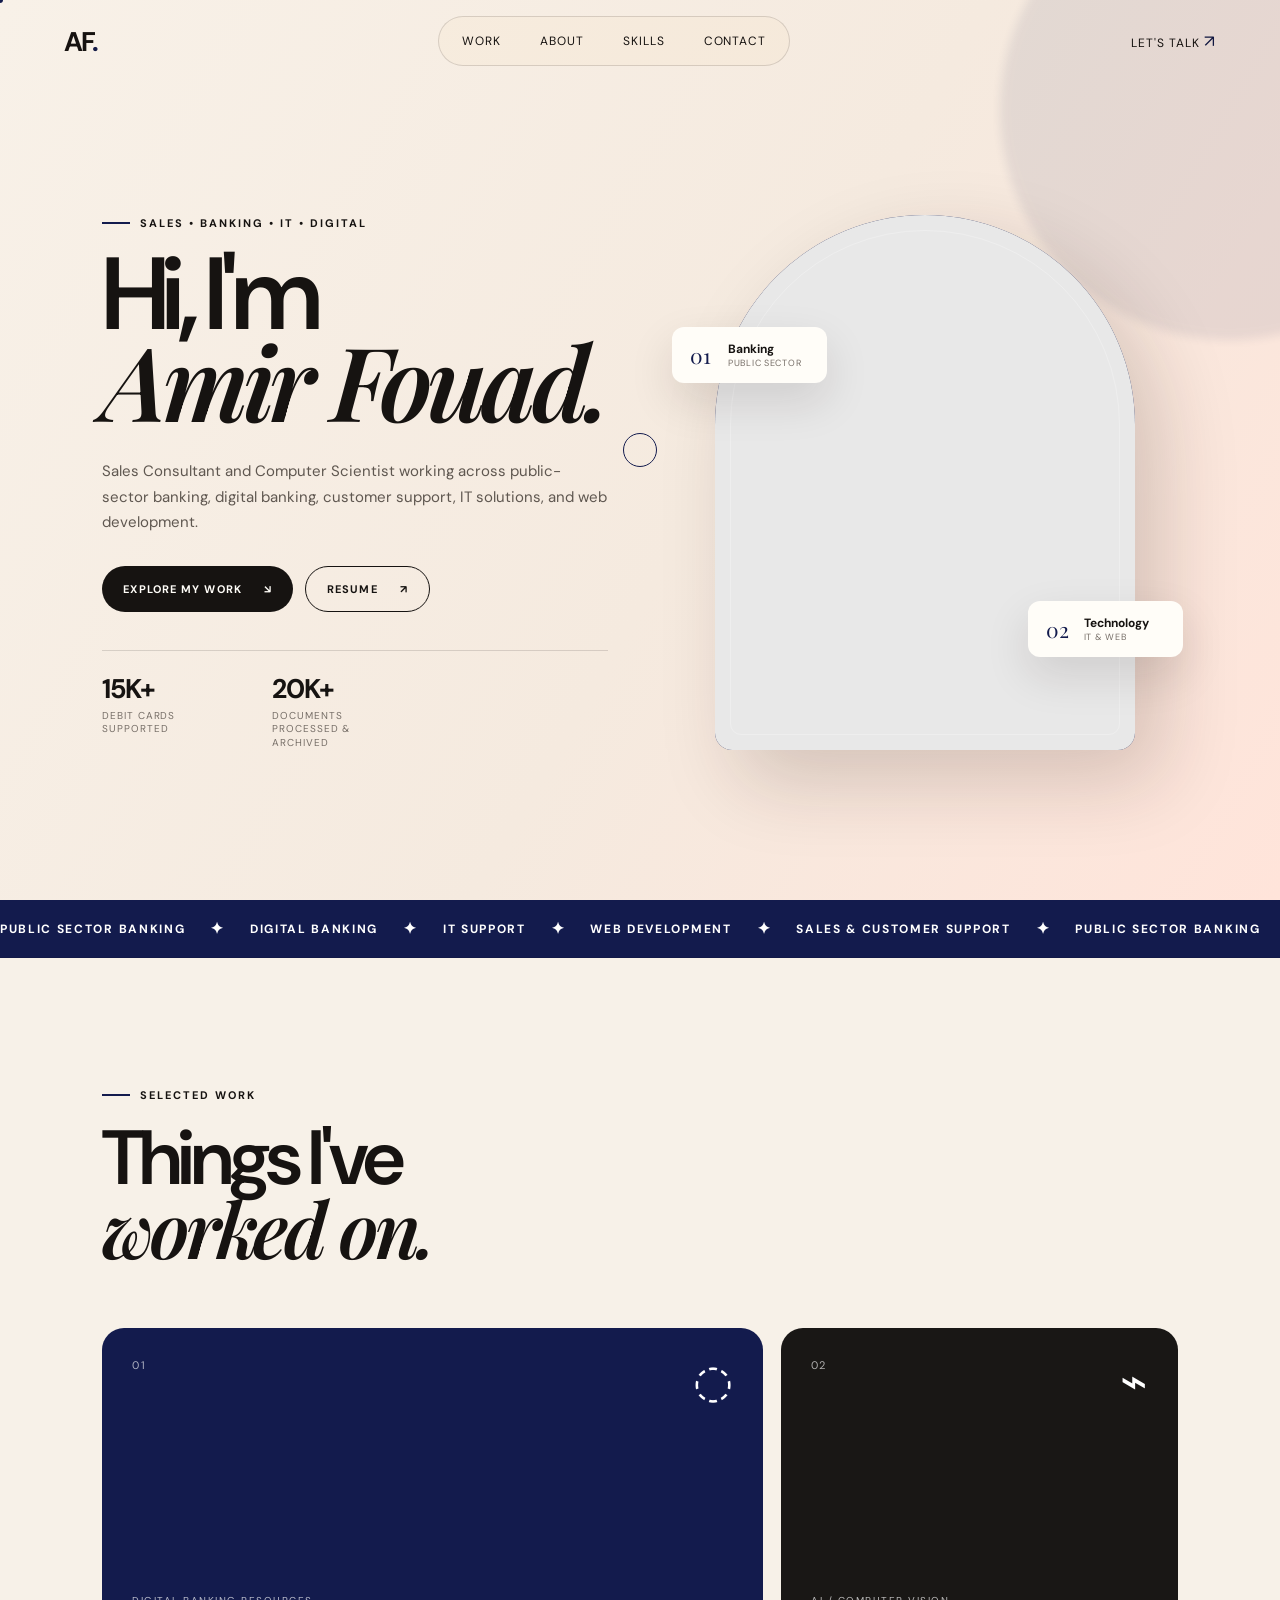
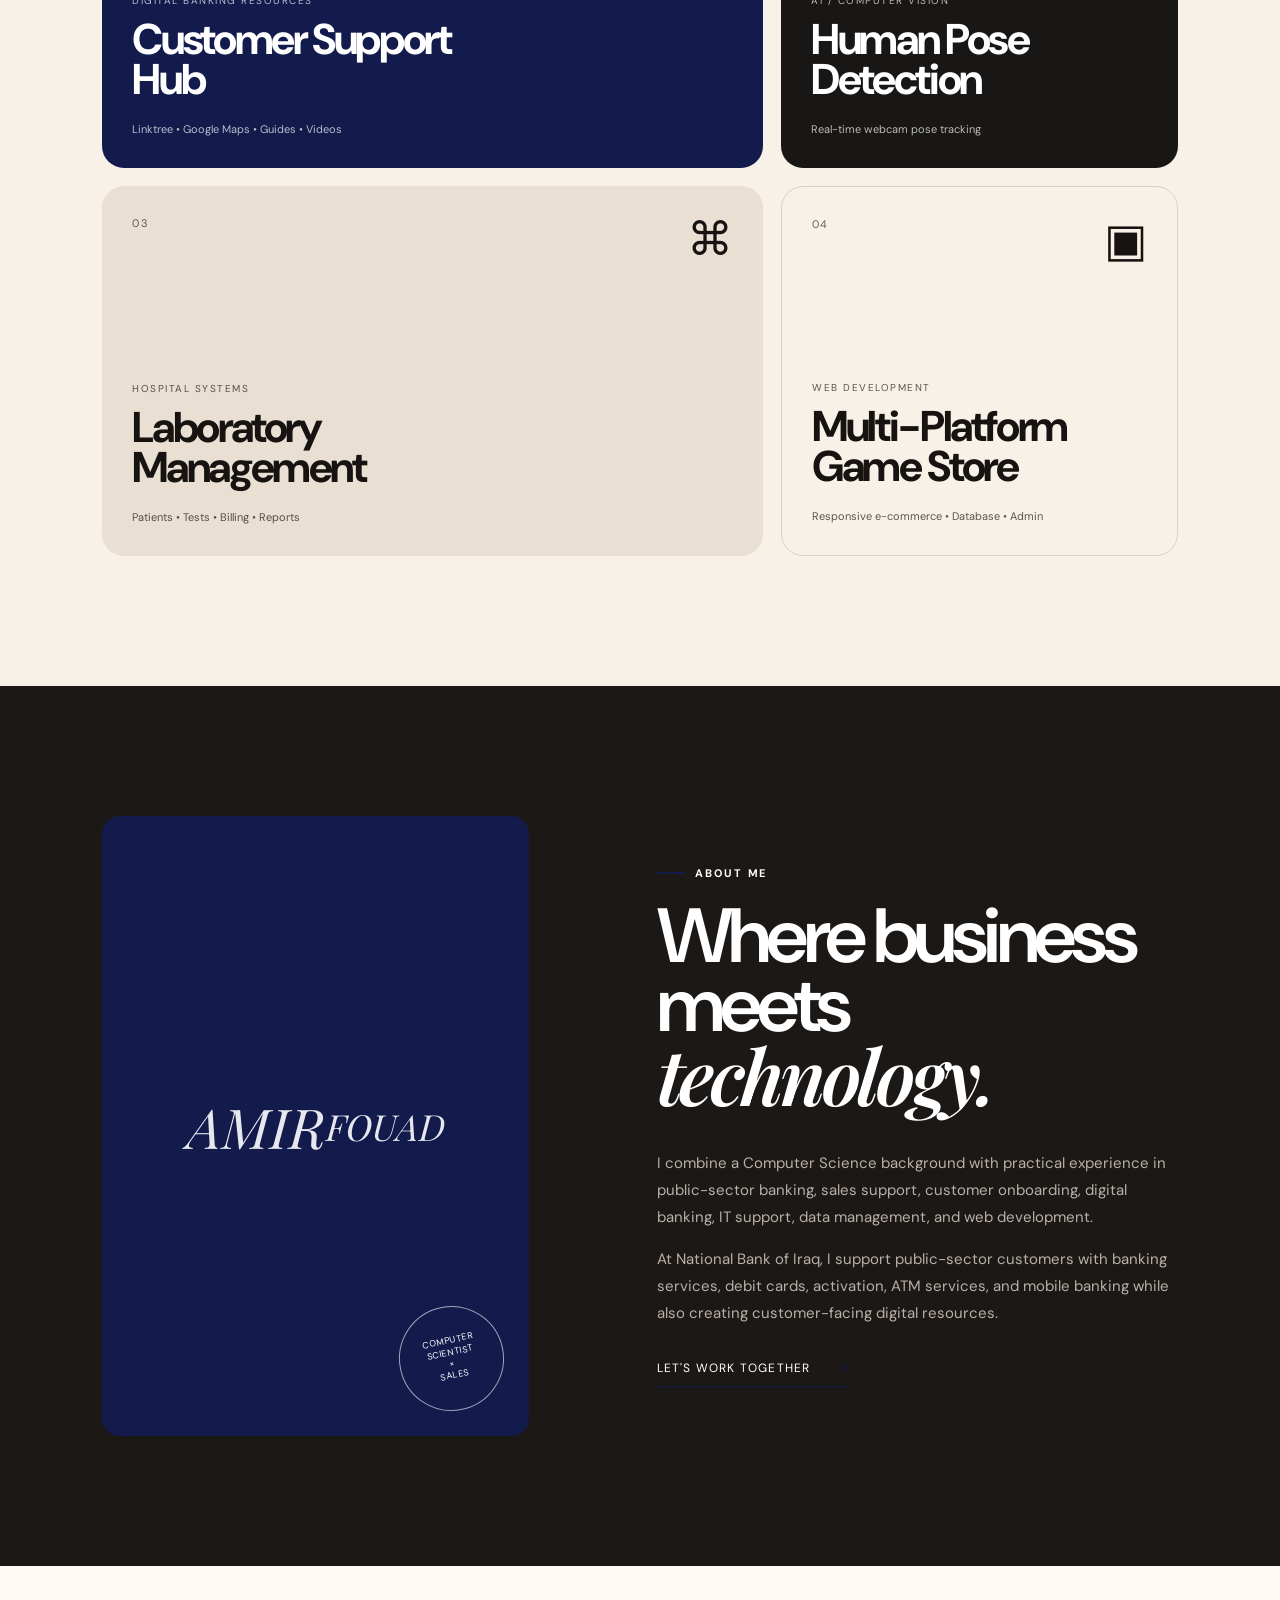
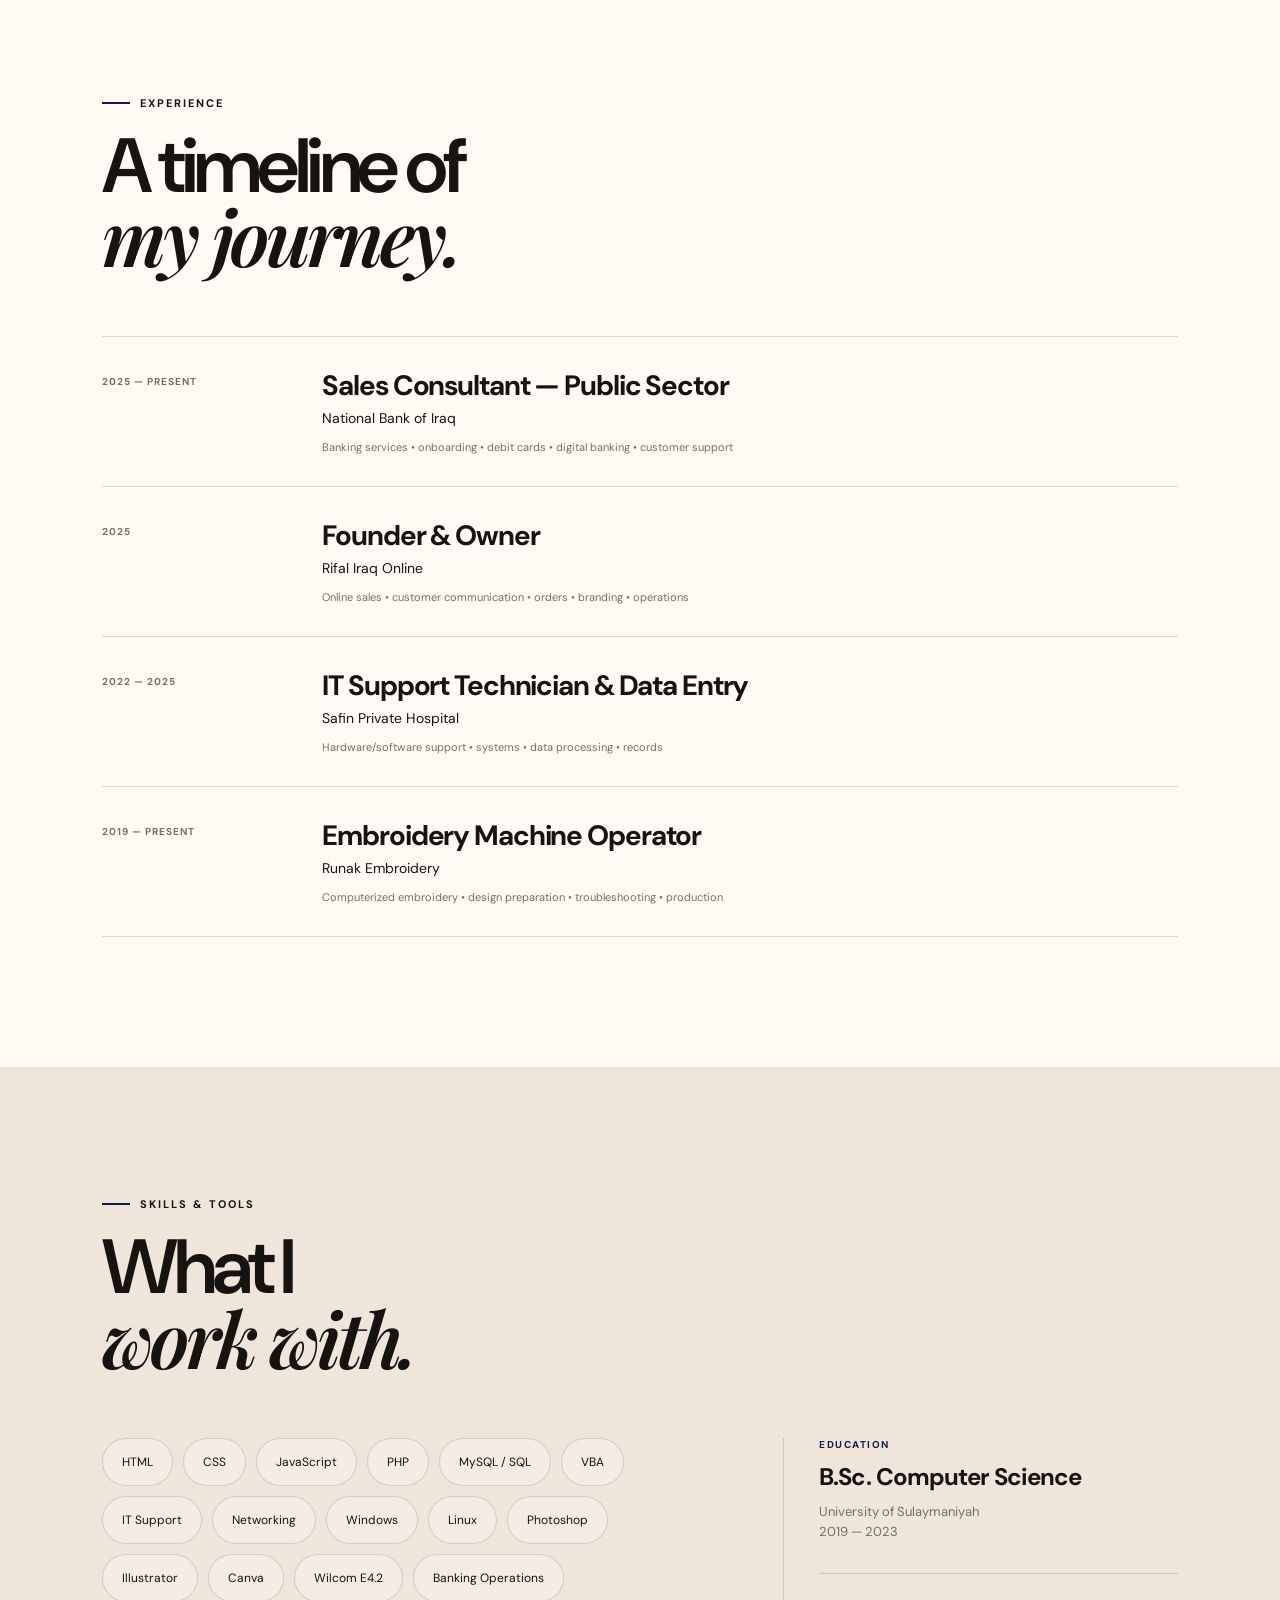
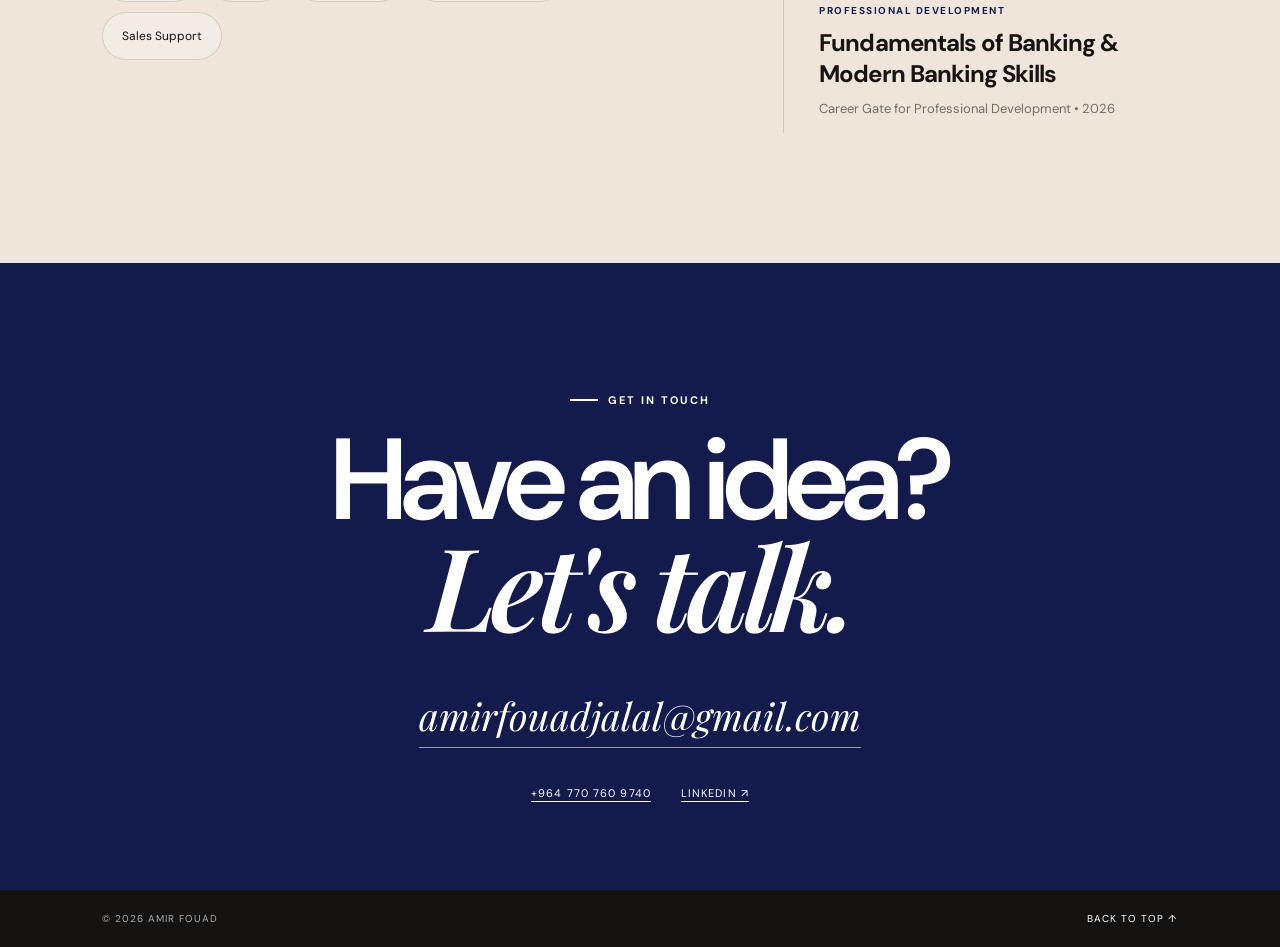
==== index.html @ 1042003e "Add files via upload" ====
<!DOCTYPE html>
<html lang="en">
<head>
  <meta charset="UTF-8" />
  <meta name="viewport" content="width=device-width, initial-scale=1.0" />
  <meta name="description" content="Amir Fouad — Sales Consultant, Computer Scientist, Digital Banking & IT Solutions." />
  <title>Amir Fouad — Portfolio</title>
  <link rel="preconnect" href="https://fonts.googleapis.com">
  <link rel="preconnect" href="https://fonts.gstatic.com" crossorigin>
  <link href="https://fonts.googleapis.com/css2?family=DM+Sans:wght@400;500;600;700&family=Playfair+Display:ital,wght@0,600;0,700;1,600;1,700&display=swap" rel="stylesheet">
  <link rel="stylesheet" href="style.css" />
</head>
<body>
  <div class="cursor-dot"></div>
  <div class="cursor-ring"></div>

  <header  class="topbar">
    <a class="brand" href="#home">AF<span>.</span></a>
    <nav  class="nav-pill" aria-label="Main navigation">
      <a href="#work">Work</a>
      <a href="#about">About</a>
      <a href="#skills">Skills</a>
      <a href="#contact">Contact</a>
    </nav>
    <a class="mini-contact" href="tel:+9647707609740">Let's talk <span>↗</span></a>
  </header>

  <main>
    <section class="hero" id="home">
      <div class="hero-copy reveal">
        <p class="eyebrow"><span></span> SALES • BANKING • IT • DIGITAL</p>
        <h1>Hi, I'm<br><em>Amir Fouad.</em></h1>
        <p class="hero-text">
          Sales Consultant and Computer Scientist working across public-sector banking,
          digital banking, customer support, IT solutions, and web development.
        </p>
        <div class="hero-actions">
          <a class="btn btn-light" href="#work">Explore my work <span>↘</span></a>
          <a class="btn btn-outline" href="AMIR_FOUAD_CV.pdf" target="_blank" rel="noopener">Resume <span>↗</span></a>
        </div>
        <div class="hero-meta">
          <div><strong>15K+</strong><span>debit cards supported</span></div>
          <div><strong>20K+</strong><span>documents processed & archived</span></div>
        </div>
      </div>

      <div class="hero-visual reveal">
        <div class="portrait-frame">
          <div class="portrait-placeholder">
    <video
        id="myVideo"
        autoplay
        playsinline
        preload="auto"
        width="100%">
        <source src="amvideo.MP4" type="video/mp4">
    </video>
</div>

<script>
    const video = document.getElementById("myVideo");

    video.muted = false;

    video.play().catch(error => {
        console.log("Autoplay blocked:", error);
    });
</script>
          
          
        </div>
        <div class="floating-card card-one"><span>01</span><b>Banking</b><small>Public Sector</small></div>
        <div class="floating-card card-two"><span>02</span><b>Technology</b><small>IT & Web</small></div>
      </div>
    </section>

    <section class="marquee" aria-label="Areas of expertise">
      <div class="marquee-track">
        <span>PUBLIC SECTOR BANKING</span><i>✦</i>
        <span>DIGITAL BANKING</span><i>✦</i>
        <span>IT SUPPORT</span><i>✦</i>
        <span>WEB DEVELOPMENT</span><i>✦</i>
        <span>SALES & CUSTOMER SUPPORT</span><i>✦</i>
        <span>PUBLIC SECTOR BANKING</span><i>✦</i>
      </div>
    </section>

    <section class="section work" id="work">
      <div class="section-heading reveal">
        <p class="eyebrow"><span></span> SELECTED WORK</p>
        <h2>Things I've<br><em>worked on.</em></h2>
      </div>

      <div class="project-grid">
        <article class="project project-large reveal">
          <div class="project-number">01</div>
          <div class="project-icon">◌</div>
          <div class="project-content">
            <p>Digital Banking Resources</p>
            <h3>Customer Support<br>Hub</h3>
            <span>Linktree • Google Maps • Guides • Videos</span>
          </div>
        </article>

        <article class="project project-dark reveal">
          <div class="project-number">02</div>
          <div class="project-icon">⌁</div>
          <div class="project-content">
            <p>AI / Computer Vision</p>
            <h3>Human Pose<br>Detection</h3>
            <span>Real-time webcam pose tracking</span>
          </div>
        </article>

        <article class="project project-light reveal">
          <div class="project-number">03</div>
          <div class="project-icon">⌘</div>
          <div class="project-content">
            <p>Hospital Systems</p>
            <h3>Laboratory<br>Management</h3>
            <span>Patients • Tests • Billing • Reports</span>
          </div>
        </article>

        <article class="project project-outline reveal">
          <div class="project-number">04</div>
          <div class="project-icon">▣</div>
          <div class="project-content">
            <p>Web Development</p>
            <h3>Multi-Platform<br>Game Store</h3>
            <span>Responsive e-commerce • Database • Admin</span>
          </div>
        </article>
      </div>
    </section>

    <section class="section about" id="about">
      <div class="about-image reveal">
        <div class="about-photo-placeholder">AMIR<br><em>FOUAD</em></div>
        <div class="stamp">COMPUTER<br>SCIENTIST<br>×<br>SALES</div>
      </div>
      <div class="about-copy reveal">
        <p class="eyebrow"><span></span> ABOUT ME</p>
        <h2>Where business<br>meets <em>technology.</em></h2>
        <p>
          I combine a Computer Science background with practical experience in public-sector
          banking, sales support, customer onboarding, digital banking, IT support, data
          management, and web development.
        </p>
        <p>
          At National Bank of Iraq, I support public-sector customers with banking services,
          debit cards, activation, ATM services, and mobile banking while also creating
          customer-facing digital resources.
        </p>
        <a class="text-link" href="#contact">Let's work together <span>↗</span></a>
      </div>
    </section>

    <section class="section experience" id="experience">
      <div class="section-heading reveal">
        <p class="eyebrow"><span></span> EXPERIENCE</p>
        <h2>A timeline of<br><em>my journey.</em></h2>
      </div>
      <div class="timeline">
        <div class="timeline-item reveal">
          <div class="time">2025 — PRESENT</div>
          <div><h3>Sales Consultant — Public Sector</h3><p>National Bank of Iraq</p><small>Banking services • onboarding • debit cards • digital banking • customer support</small></div>
        </div>
        <div class="timeline-item reveal">
          <div class="time">2025</div>
          <div><h3>Founder & Owner</h3><p>Rifal Iraq Online</p><small>Online sales • customer communication • orders • branding • operations</small></div>
        </div>
        <div class="timeline-item reveal">
          <div class="time">2022 — 2025</div>
          <div><h3>IT Support Technician & Data Entry</h3><p>Safin Private Hospital</p><small>Hardware/software support • systems • data processing • records</small></div>
        </div>
        <div class="timeline-item reveal">
          <div class="time">2019 — PRESENT</div>
          <div><h3>Embroidery Machine Operator</h3><p>Runak Embroidery</p><small>Computerized embroidery • design preparation • troubleshooting • production</small></div>
        </div>
      </div>
    </section>

    <section class="section skills" id="skills">
      <div class="section-heading reveal">
        <p class="eyebrow"><span></span> SKILLS & TOOLS</p>
        <h2>What I<br><em>work with.</em></h2>
      </div>
      <div class="skills-layout">
        <div class="skill-cloud reveal">
          <span>HTML</span><span>CSS</span><span>JavaScript</span><span>PHP</span><span>MySQL / SQL</span>
          <span>VBA</span><span>IT Support</span><span>Networking</span><span>Windows</span><span>Linux</span>
          <span>Photoshop</span><span>Illustrator</span><span>Canva</span><span>Wilcom E4.2</span>
          <span>Banking Operations</span><span>Sales Support</span>
        </div>
        <div class="education reveal">
          <p class="label">EDUCATION</p>
          <h3>B.Sc. Computer Science</h3>
          <p>University of Sulaymaniyah<br>2019 — 2023</p>
          <hr>
          <p class="label">PROFESSIONAL DEVELOPMENT</p>
          <h3>Fundamentals of Banking & Modern Banking Skills</h3>
          <p>Career Gate for Professional Development • 2026</p>
        </div>
      </div>
    </section>

    <section class="contact" id="contact">
      <div class="contact-inner reveal">
        <p class="eyebrow"><span></span> GET IN TOUCH</p>
        <h2>Have an idea?<br><em>Let's talk.</em></h2>
        <a class="email" href="mailto:amirfouadjalal@gmail.com">amirfouadjalal@gmail.com</a>
        <div class="contact-details">
      <a href="tel:+9647707609740">+964 770 760 9740</a>

      <a href="https://www.linkedin.com/in/amir-fouad-714704199?utm_source=share_via&utm_content=profile&utm_medium=member_ios" target="_blank" style="color: var(--accent);">LinkedIn ↗</a>
        </div>
      </div>
    </section>
  </main>
  <script>
    const avatar = document.getElementById('avatar');

    // Preload directional images to avoid flickering
    const images = {
      center: 'center.png',
      left: 'left.png',
      right: 'right.png',
      up: 'up.png',
      down: 'down.png'
    };

    Object.values(images).forEach(src => {
      const img = new Image();
      img.src = src;
    });

    document.addEventListener('mousemove', (e) => {
      const { clientX, clientY } = e;
      const { innerWidth, innerHeight } = window;

      const xPercent = clientX / innerWidth;
      const yPercent = clientY / innerHeight;

      // Mouse position checks relative to window dimensions
      if (xPercent < 0.35) {
        avatar.src = images.left;
      } else if (xPercent > 0.65) {
        avatar.src = images.right;
      } else if (yPercent < 0.35) {
        avatar.src = images.up;
      } else if (yPercent > 0.65) {
        avatar.src = images.down;
      } else {
        avatar.src = images.center;
      }
    });
  </script>
  <footer >
    <span >© 2026 Amir Fouad</span>
    <a href="#home">Back to top ↑</a>
  </footer>

  <script src="script.js"></script>
</body>
</html>
---- style.css ----
:root {
  --red: #131b4d;
  --red2: #131b4d;
  --ink: #161311;
  --cream: #f7f1e8;
  --paper: #fffaf3;
  --muted: #766e67;
  --line: rgba(22, 19, 17, .14);
  --white: #fffdf8;
  --serif: "Playfair Display", Georgia, serif;
  --sans: "DM Sans", Arial, sans-serif;
}

* {
  box-sizing: border-box
}

html {
  scroll-behavior: smooth
}

body {
  margin: 0;
  background: var(--cream);
  color: var(--ink);
  font-family: var(--sans);
  overflow-x: hidden
}

a {
  text-decoration: none;
  color: inherit
}

.topbar {
  height: 82px;
  display: flex;
  align-items: center;
  justify-content: space-between;
  padding: 0 5vw;
  position: fixed;
  top: 0;
  left: 0;
  right: 0;
  z-index: 20;
  mix-blend-mode: multiply
}

.brand {
  font-size: 27px;
  font-weight: 700;
  letter-spacing: -2px
}

.brand span {
  color: var(--red)
}

.nav-pill {
  display: flex;
  gap: 5px;
  background: rgba(255, 253, 248, .82);
  backdrop-filter: blur(14px);
  border: 1px solid var(--line);
  padding: 6px;
  border-radius: 999px
}


.nav-pill a {
  padding: 10px 17px;
  border-radius: 999px;
  font-size: 12px;
  text-transform: uppercase;
  letter-spacing: .08em
}

.nav-pill a:hover {
  background: var(--ink);
  color: var(--white)
}

.mini-contact {
  font-size: 12px;
  text-transform: uppercase;
  letter-spacing: .08em
}

.mini-contact span {
  color: var(--red);
  font-size: 17px
}

.hero {
  min-height: 100vh;
  padding: 145px 8vw 80px;
  display: grid;
  grid-template-columns: 1fr 1fr;
  gap: 5vw;
  align-items: center;
  background: linear-gradient(120deg, #f8f1e8 0%, #f5eadf 55%, #ffe4da 100%);
  position: relative
}

.hero:before {
  content: "";
  position: absolute;
  width: 460px;
  height: 460px;
  border-radius: 50%;
  right: -180px;
  top: -120px;
  background: var(--red);
  opacity: .08;
  filter: blur(5px)
}

.hero-copy {
  position: relative;
  z-index: 2
}

.eyebrow {
  font-size: 11px;
  font-weight: 700;
  letter-spacing: .18em;
  margin: 0 0 22px;
  display: flex;
  align-items: center;
  gap: 10px
}

.eyebrow span {
  display: inline-block;
  width: 28px;
  height: 2px;
  background: var(--red)
}

h1,
h2,
h3,
p {
  margin-top: 0
}

h1 {
  font-size: clamp(65px, 8vw, 125px);
  line-height: .83;
  letter-spacing: -.065em;
  margin: 0 0 30px;
  font-weight: 600
}

h1 em,
h2 em {
  font-family: var(--serif);
  font-weight: 600;
  letter-spacing: -.055em
}

.hero-text {
  max-width: 510px;
  color: #5f5750;
  line-height: 1.7;
  font-size: 15px
}

.hero-actions {
  display: flex;
  gap: 12px;
  margin: 30px 0 38px;
  flex-wrap: wrap
}

.btn {
  padding: 15px 21px;
  border-radius: 999px;
  font-size: 11px;
  font-weight: 700;
  text-transform: uppercase;
  letter-spacing: .1em;
  display: inline-flex;
  gap: 22px;
  align-items: center
}

.btn-light {
  background: var(--ink);
  color: var(--white)
}

.btn-outline {
  border: 1px solid var(--ink)
}

.btn:hover {
  transform: translateY(-2px)
}

.hero-meta {
  display: flex;
  gap: 35px;
  border-top: 1px solid var(--line);
  padding-top: 20px
}

.hero-meta div {
  display: flex;
  flex-direction: column;
  gap: 3px
}

.hero-meta strong {
  font-size: 27px;
  letter-spacing: -.04em
}

.hero-meta span {
  font-size: 10px;
  text-transform: uppercase;
  letter-spacing: .09em;
  color: var(--muted);
  max-width: 135px;
  line-height: 1.35
}

.hero-visual {
  height: 600px;
  position: relative;
  display: flex;
  align-items: center;
  justify-content: center
}

.portrait-frame {
  width: min(420px, 75vw);
  height: 535px;
  border-radius: 220px 220px 18px 18px;
  overflow: hidden;
  background: var(--red);
  box-shadow: 25px 30px 80px rgba(43, 22, 15, .18);
  position: relative
}

.portrait-frame:after {
  content: "";
  position: absolute;
  inset: 15px;
  border: 1px solid rgba(255, 255, 255, .25);
  border-radius: 210px 210px 12px 12px;
  pointer-events: none
}

.portrait-placeholder {
  height: 110%;
  display: flex;
  flex-direction: column;
  align-items: center;
  justify-content: center;
  color: white;
  text-align: center;
  background: radial-gradient(circle at 50% 35%, #e8e8e8, #e8e8e8 55%, #e8e8e8)
}

.placeholder-icon {
  font-size: 72px;
  font-family: var(--serif);
  font-style: italic;
  opacity: .95
}

.portrait-placeholder p {
  font-size: 13px;
  text-transform: uppercase;
  letter-spacing: .14em;
  margin: 10px 0 6px
}

.portrait-placeholder small {
  opacity: .75;
  font-size: 10px
}

.portrait-frame img {
  width: 100%;
  height: 100%;
  object-fit: cover
}

.floating-card {
  position: absolute;
  background: var(--white);
  padding: 14px 18px;
  min-width: 155px;
  box-shadow: 0 18px 45px rgba(30, 20, 15, .12);
  border-radius: 12px;
  display: grid;
  grid-template-columns: 30px 1fr;
  column-gap: 8px;
  align-items: center
}

.floating-card span {
  grid-row: 1/3;
  font-family: var(--serif);
  font-size: 21px;
  color: var(--red)
}

.floating-card b {
  font-size: 12px
}

.floating-card small {
  font-size: 9px;
  color: var(--muted);
  text-transform: uppercase;
  letter-spacing: .08em
}

.card-one {
  left: 0;
  top: 24%
}

.card-two {
  right: -5px;
  bottom: 21%
}

.marquee {
  overflow: hidden;
  background: var(--red);
  color: white;
  padding: 18px 0;
  border-bottom: 1px solid rgba(0, 0, 0, .08)
}

.marquee-track {
  display: flex;
  width: max-content;
  align-items: center;
  gap: 25px;
  animation: scroll 28s linear infinite;
  font-size: 12px;
  font-weight: 700;
  letter-spacing: .14em
}

.marquee i {
  font-style: normal;
  font-size: 16px
}

@keyframes scroll {
  to {
    transform: translateX(-50%)
  }
}

.section {
  padding: 130px 8vw
}

.section-heading {
  margin-bottom: 60px
}

h2 {
  font-size: clamp(52px, 6vw, 92px);
  line-height: .9;
  letter-spacing: -.06em;
  font-weight: 600;
  margin: 0
}

.project-grid {
  display: grid;
  grid-template-columns: 1.25fr .75fr;
  gap: 18px
}

.project {
  min-height: 440px;
  border-radius: 22px;
  padding: 30px;
  position: relative;
  overflow: hidden;
  display: flex;
  flex-direction: column;
  justify-content: space-between;
  transition: .4s
}

.project:hover {
  transform: translateY(-7px)
}

.project-large {
  background: var(--red);
  color: white
}

.project-dark {
  background: #191715;
  color: white
}

.project-light {
  background: #e9dfd3
}

.project-outline {
  background: transparent;
  border: 1px solid var(--line)
}

.project:nth-child(3),
.project:nth-child(4) {
  min-height: 370px
}

.project-number {
  font-size: 11px;
  letter-spacing: .12em;
  opacity: .65
}

.project-icon {
  position: absolute;
  right: 30px;
  top: 23px;
  font-size: 46px;
  font-weight: 300
}

.project-content p {
  font-size: 10px;
  text-transform: uppercase;
  letter-spacing: .15em;
  opacity: .7;
  margin-bottom: 13px
}

.project-content h3 {
  font-size: 43px;
  line-height: .92;
  letter-spacing: -.055em;
  margin-bottom: 18px
}

.project-content span {
  font-size: 11px;
  opacity: .7
}

.about {
  display: grid;
  grid-template-columns: .9fr 1.1fr;
  gap: 10vw;
  background: #1b1816;
  color: white
}

.about-image {
  position: relative;
  min-height: 620px;
  background: var(--red);
  overflow: hidden;
  border-radius: 18px
}

.about-photo-placeholder {
  height: 100%;
  display: flex;
  align-items: center;
  justify-content: center;
  text-align: center;
  font-size: 55px;
  line-height: .8;
  font-family: var(--serif);
  font-style: italic;
  opacity: .9
}

.about-photo-placeholder em {
  font-size: 36px
}

.stamp {
  position: absolute;
  right: 25px;
  bottom: 25px;
  border: 1px solid rgba(255, 255, 255, .6);
  border-radius: 50%;
  width: 105px;
  height: 105px;
  display: flex;
  align-items: center;
  justify-content: center;
  text-align: center;
  font-size: 9px;
  letter-spacing: .08em;
  line-height: 1.3;
  transform: rotate(-12deg)
}

.about-copy {
  align-self: center;
  max-width: 680px
}

.about-copy h2 {
  margin-bottom: 35px
}

.about-copy>p:not(.eyebrow) {
  color: #b9b0a8;
  line-height: 1.8;
  font-size: 15px
}

.text-link {
  display: inline-flex;
  gap: 30px;
  margin-top: 18px;
  padding-bottom: 10px;
  border-bottom: 1px solid var(--red);
  font-size: 12px;
  text-transform: uppercase;
  letter-spacing: .1em
}

.text-link span {
  color: #131b4d
}

.experience {
  background: var(--paper)
}

.timeline {
  border-top: 1px solid var(--line)
}

.timeline-item {
  display: grid;
  grid-template-columns: 180px 1fr;
  gap: 40px;
  padding: 30px 0;
  border-bottom: 1px solid var(--line)
}

.time {
  font-size: 10px;
  font-weight: 700;
  letter-spacing: .1em;
  color: var(--muted);
  padding-top: 8px
}

.timeline-item h3 {
  font-size: 28px;
  letter-spacing: -.04em;
  margin-bottom: 5px
}

.timeline-item p {
  margin-bottom: 8px;
  font-size: 14px
}

.timeline-item small {
  font-size: 11px;
  color: var(--muted)
}

.skills {
  background: #efe5da
}

.skills-layout {
  display: grid;
  grid-template-columns: 1.2fr .8fr;
  gap: 7vw;
  align-items: start
}

.skill-cloud {
  display: flex;
  gap: 10px;
  flex-wrap: wrap
}

.skill-cloud span {
  padding: 15px 19px;
  border: 1px solid var(--line);
  border-radius: 999px;
  font-size: 12px;
  background: rgba(255, 255, 255, .28)
}

.skill-cloud span:hover {
  background: var(--red);
  color: white;
  border-color: var(--red)
}

.education {
  border-left: 1px solid var(--line);
  padding-left: 35px
}

.label {
  font-size: 10px;
  font-weight: 700;
  letter-spacing: .15em;
  color: var(--red)
}

.education h3 {
  font-size: 24px;
  letter-spacing: -.04em;
  margin: 10px 0
}

.education p:not(.label) {
  font-size: 13px;
  color: var(--muted);
  line-height: 1.6
}

.education hr {
  border: 0;
  border-top: 1px solid var(--line);
  margin: 30px 0
}

.contact {
  padding: 130px 8vw 90px;
  background: var(--red);
  color: white;
  text-align: center
}

.contact .eyebrow {
  justify-content: center
}

.contact .eyebrow span {
  background: white
}

.contact h2 {
  font-size: clamp(65px, 9vw, 130px);
  margin-bottom: 45px
}

.email {
  font-family: var(--serif);
  font-style: italic;
  font-size: clamp(23px, 3vw, 38px);
  border-bottom: 1px solid rgba(255, 255, 255, .55);
  padding-bottom: 6px
}

.contact-details {
  display: flex;
  justify-content: center;
  gap: 30px;
  margin-top: 45px;
  font-size: 11px;
  text-transform: uppercase;
  letter-spacing: .1em;
  flex-wrap: wrap
}

.contact-details a {
  text-decoration: underline;
  text-underline-offset: 4px
}

footer {
  background: #151311;
  color: #aaa;
  padding: 22px 8vw;
  display: flex;
  justify-content: space-between;
  gap: 20px;
  font-size: 10px;
  text-transform: uppercase;
  letter-spacing: .1em
}

footer a {
  color: white
}

.reveal {
  opacity: 0;
  transform: translateY(25px);
  transition: opacity .8s ease, transform .8s ease
}

.reveal.visible {
  opacity: 1;
  transform: none
}

.cursor-dot,
.cursor-ring {
  position: fixed;
  pointer-events: none;
  z-index: 100;
  transform: translate(-50%, -50%);
  display: block
}

.cursor-dot {
  width: 6px;
  height: 6px;
  background: var(--red);
  border-radius: 50%
}

.cursor-ring {
  width: 34px;
  height: 34px;
  border: 1px solid var(--red);
  border-radius: 50%;
  transition: width .2s, height .2s
}

@media(max-width:850px) {
  .topbar {
    padding: 0 5vw
  }

  .nav-pill {
    display: none
  }

  .mini-contact {
    font-size: 10px
  }

  .hero {
    grid-template-columns: 1fr;
    padding-top: 120px
  }

  .hero-visual {
    height: 540px;
    margin-top: -15px
  }

  .portrait-frame {
    height: 500px
  }

  .card-one {
    left: 2%
  }

  .card-two {
    right: 0
  }

  .project-grid,
  .skills-layout,
  .about {
    grid-template-columns: 1fr
  }

  .about-image {
    min-height: 480px
  }

  .education {
    border-left: 0;
    border-top: 1px solid var(--line);
    padding: 30px 0 0
  }

  .timeline-item {
    grid-template-columns: 1fr;
    gap: 8px
  }

  .time {
    padding: 0
  }

  footer {
    flex-direction: column
  }
}

@media(max-width:500px) {
  .hero {
    padding-left: 6vw;
    padding-right: 6vw
  }

  .section {
    padding: 95px 6vw
  }

  h1 {
    font-size: 62px
  }

  .hero-meta {
    gap: 20px
  }

  .hero-meta strong {
    font-size: 22px
  }

  .project-content h3 {
    font-size: 35px
  }

  .project {
    min-height: 380px
  }

  .about-image {
    min-height: 390px
  }

  .contact {
    padding-left: 6vw;
    padding-right: 6vw
  }

  .email {
    font-size: 21px
  }

  .cursor-dot,
  .cursor-ring {
    display: none
  }
}
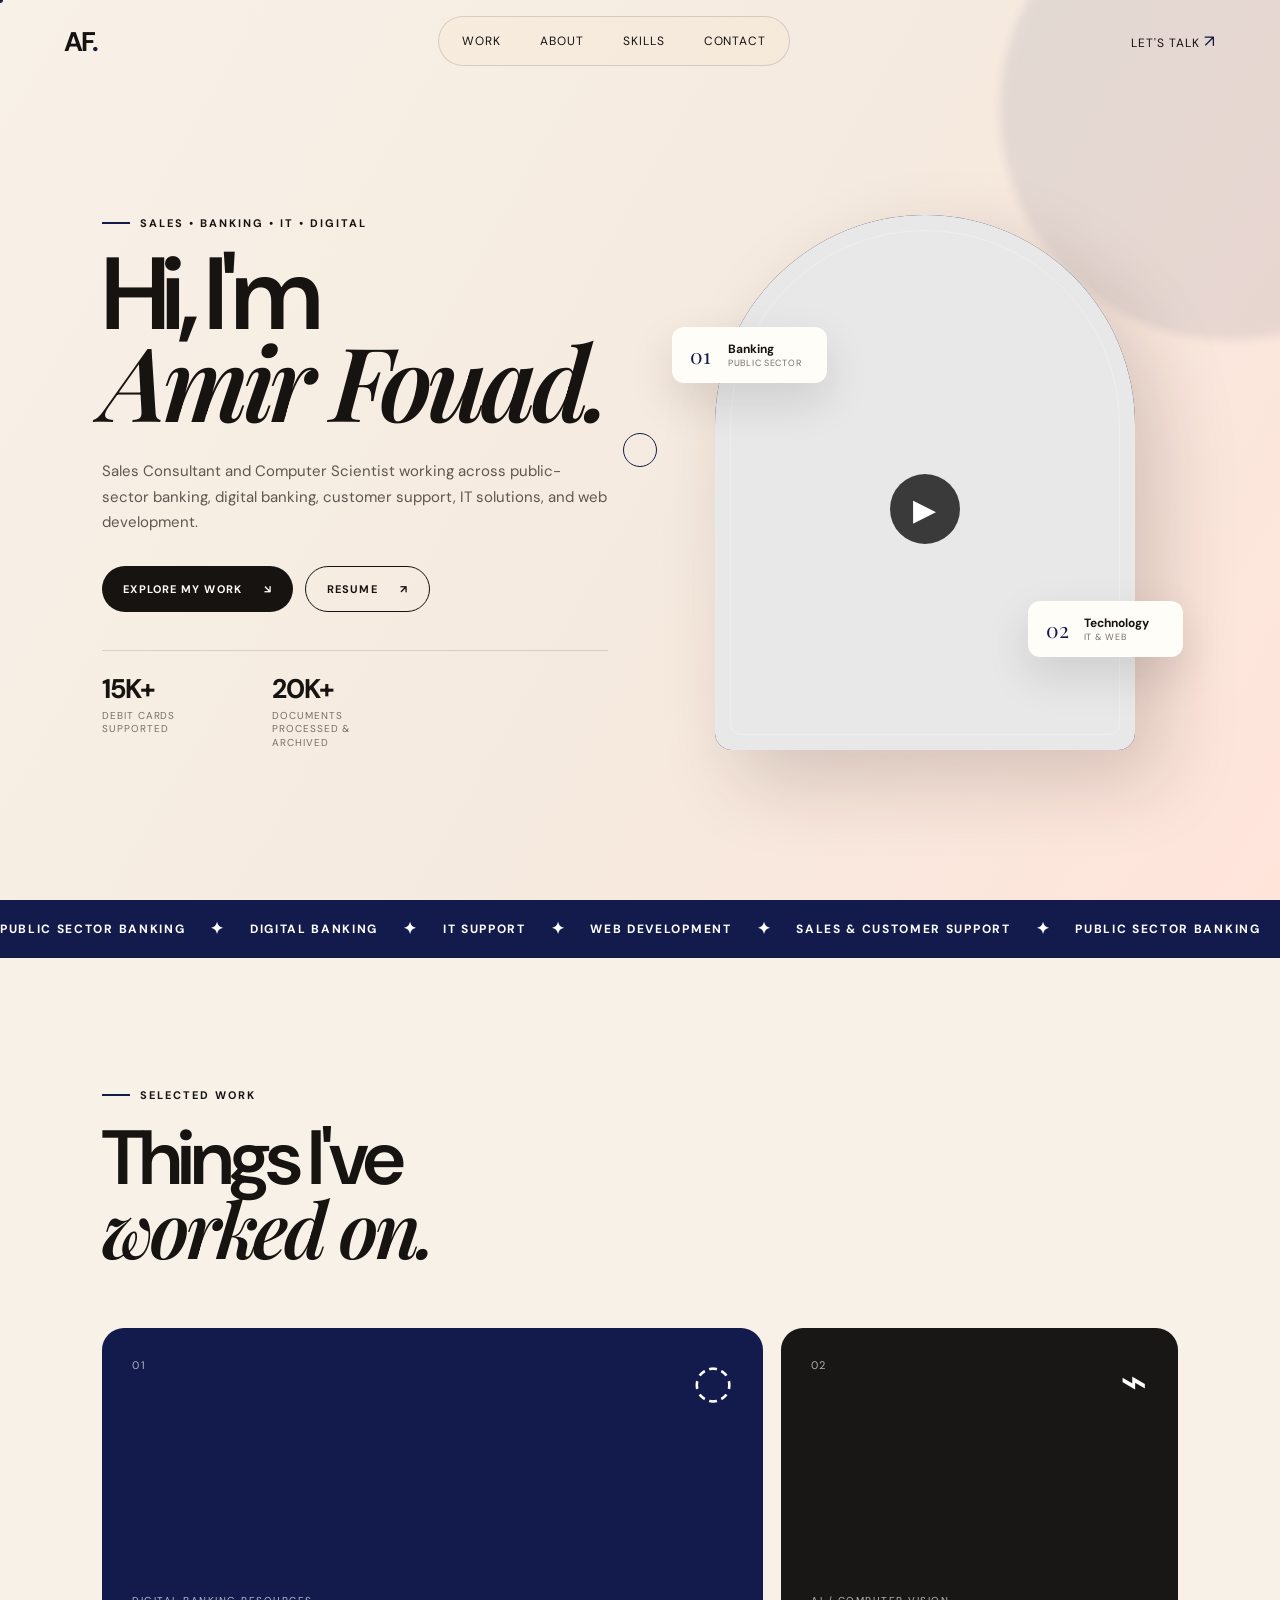
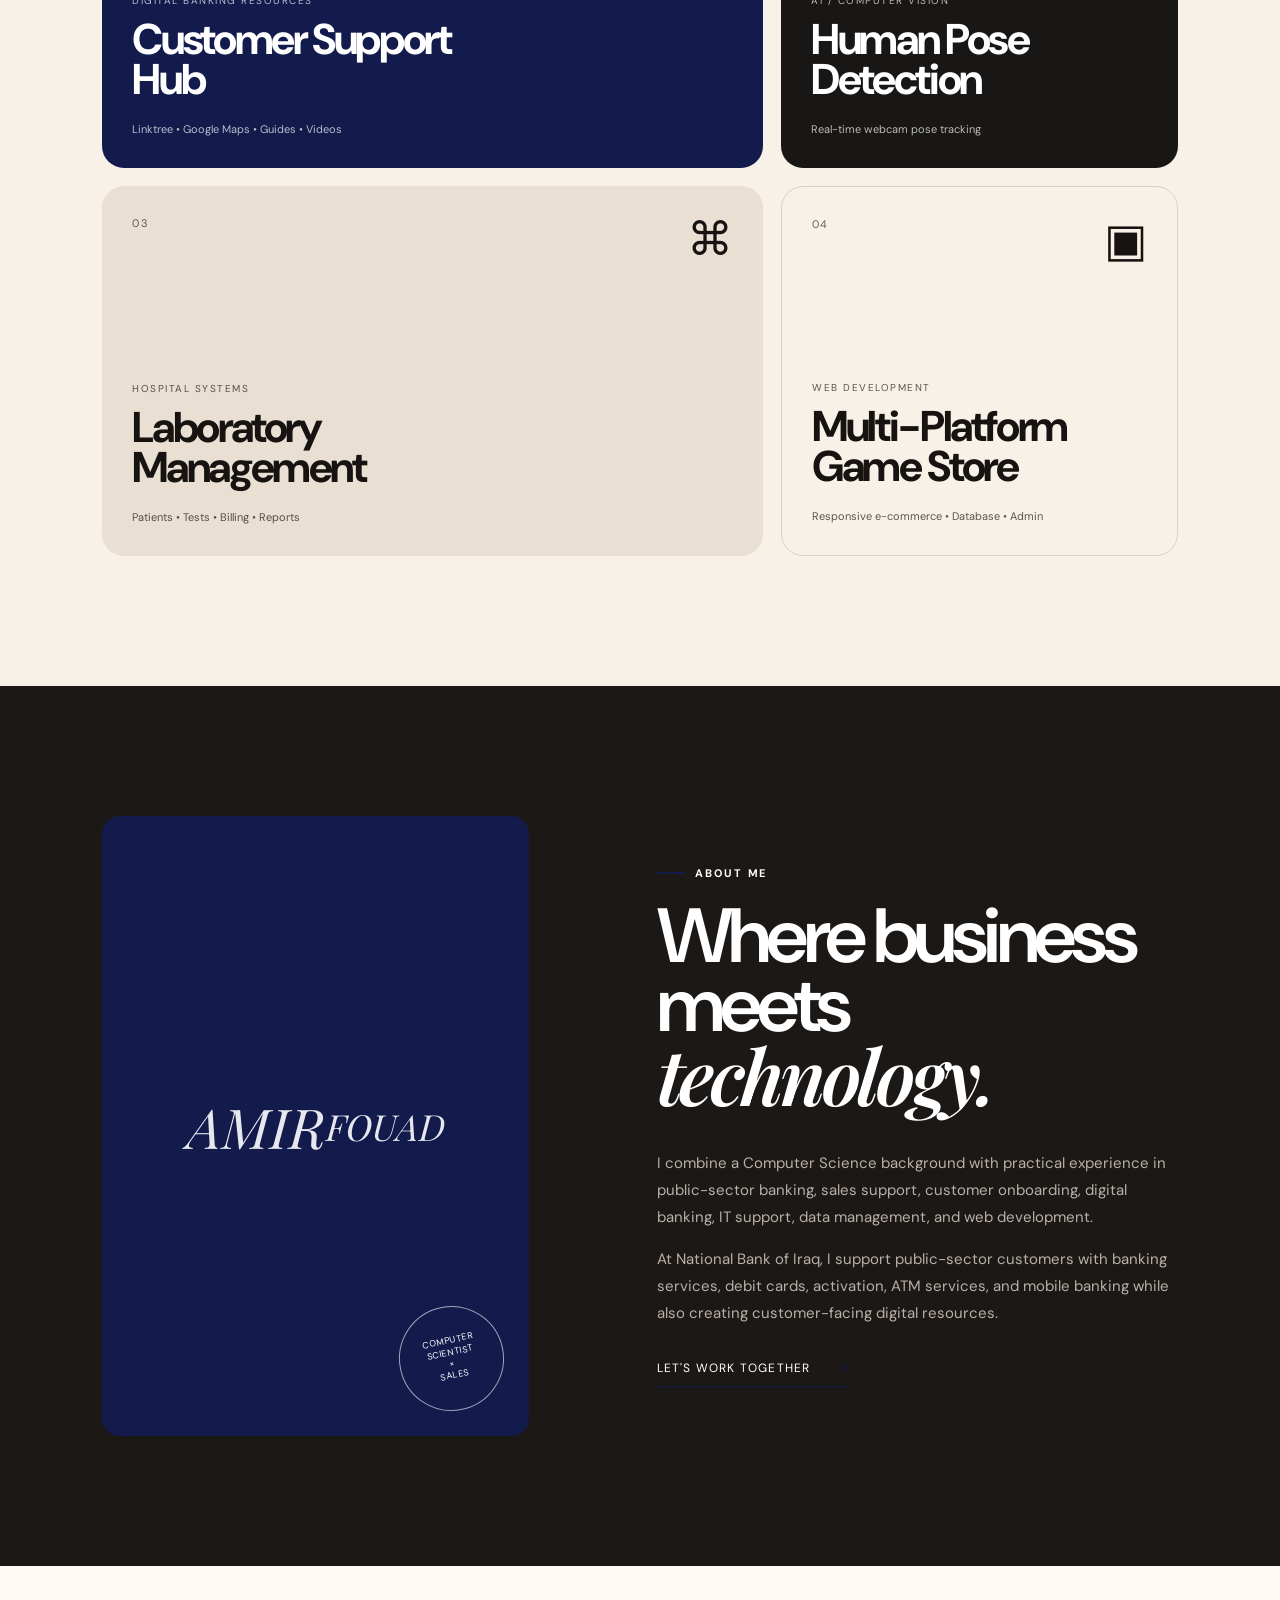
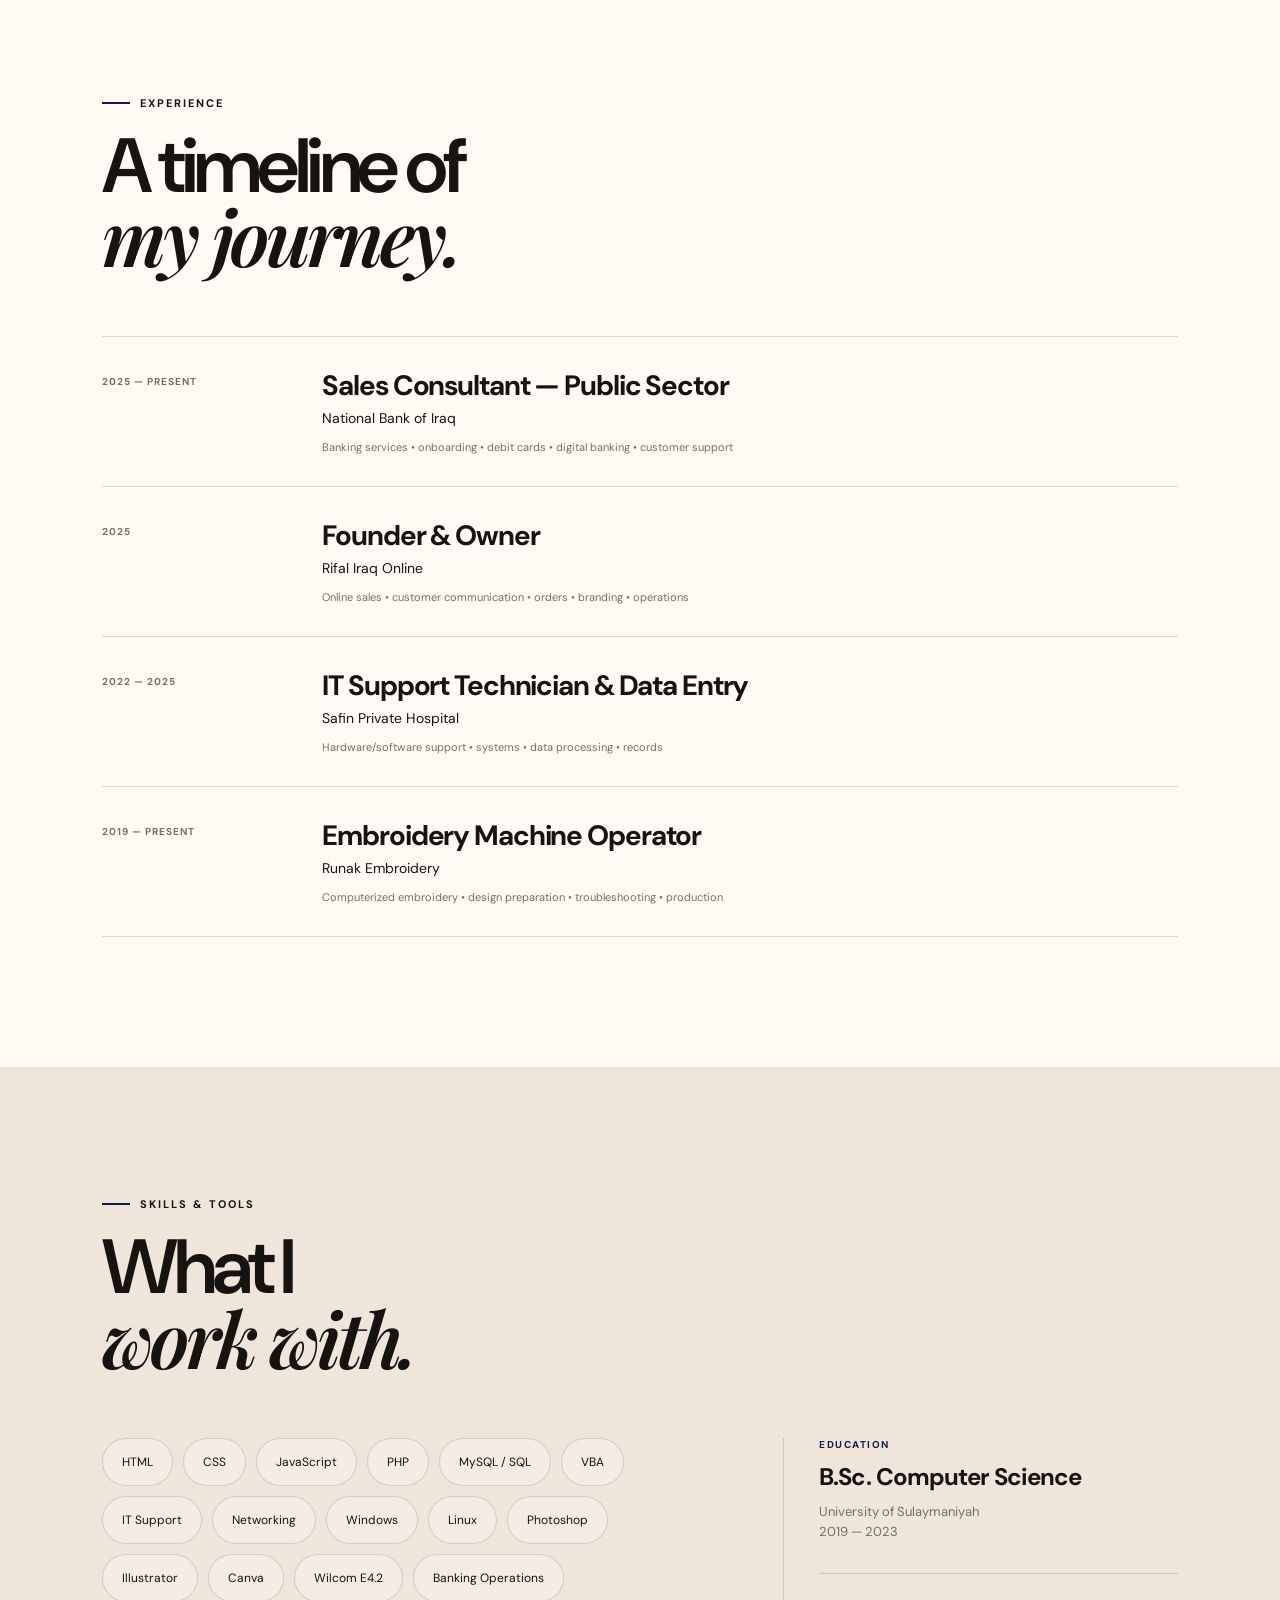
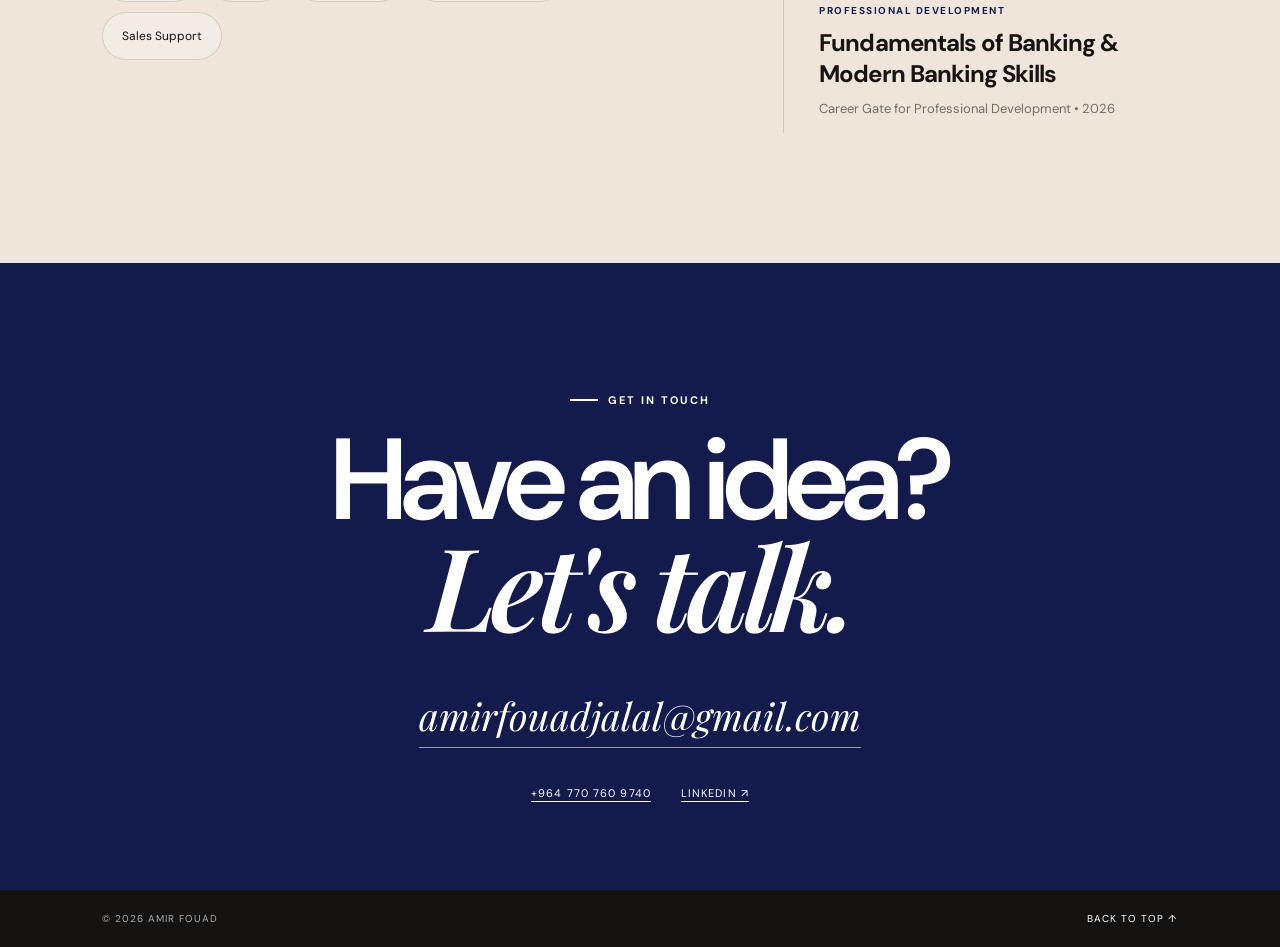
==== commit 1f0582c4: "fixing auto play video" ====
--- a/index.html
+++ b/index.html
@@ -47,14 +47,133 @@
       <div class="hero-visual reveal">
         <div class="portrait-frame">
           <div class="portrait-placeholder">
+
+<div class="video-container">
+
     <video
         id="myVideo"
-        autoplay
         playsinline
         preload="auto"
         width="100%">
         <source src="amvideo.MP4" type="video/mp4">
     </video>
+
+    <button id="playButton" class="play-button">▶</button>
+
+</div>
+
+<style>
+.video-container {
+    position: relative;
+    width: 100%;
+}
+
+.video-container video {
+    display: block;
+    width: 100%;
+}
+
+.play-button {
+    position: absolute;
+    top: 50%;
+    left: 50%;
+    transform: translate(-50%, -50%);
+
+    width: 70px;
+    height: 70px;
+
+    border: 0;
+    border-radius: 50%;
+
+    background: rgba(0, 0, 0, 0.75);
+    color: white;
+
+    font-size: 30px;
+    cursor: pointer;
+
+    display: flex;
+    align-items: center;
+    justify-content: center;
+
+    z-index: 10;
+}
+
+.play-button:hover {
+    background: rgba(0, 0, 0, 0.9);
+}
+
+.play-button.hidden {
+    display: none;
+}
+</style>
+
+<script>
+const video = document.getElementById("myVideo");
+const playButton = document.getElementById("playButton");
+
+
+// ------------------------------------
+// TRY AUTOPLAY WITH SOUND
+// ------------------------------------
+window.addEventListener("load", async () => {
+
+    video.muted = false;
+
+    try {
+
+        await video.play();
+
+        // Browser allowed sound autoplay
+        playButton.classList.add("hidden");
+
+    } catch (error) {
+
+        // Browser blocked autoplay
+        // DO NOT play muted
+        playButton.classList.remove("hidden");
+
+        console.log("Autoplay with sound was blocked.");
+    }
+
+});
+
+
+// ------------------------------------
+// USER CLICKS PLAY BUTTON
+// ------------------------------------
+playButton.addEventListener("click", async () => {
+
+    // Make absolutely sure sound is enabled
+    video.muted = false;
+
+    try {
+
+        await video.play();
+
+        // Successfully started
+        playButton.classList.add("hidden");
+
+    } catch (error) {
+
+        console.log("Manual playback failed:", error);
+
+        // Keep button visible
+        playButton.classList.remove("hidden");
+    }
+
+});
+
+
+// ------------------------------------
+// VIDEO FINISHED
+// ------------------------------------
+video.addEventListener("ended", () => {
+
+    playButton.classList.remove("hidden");
+
+});
+</script>
+
 </div>
 
 <script>
